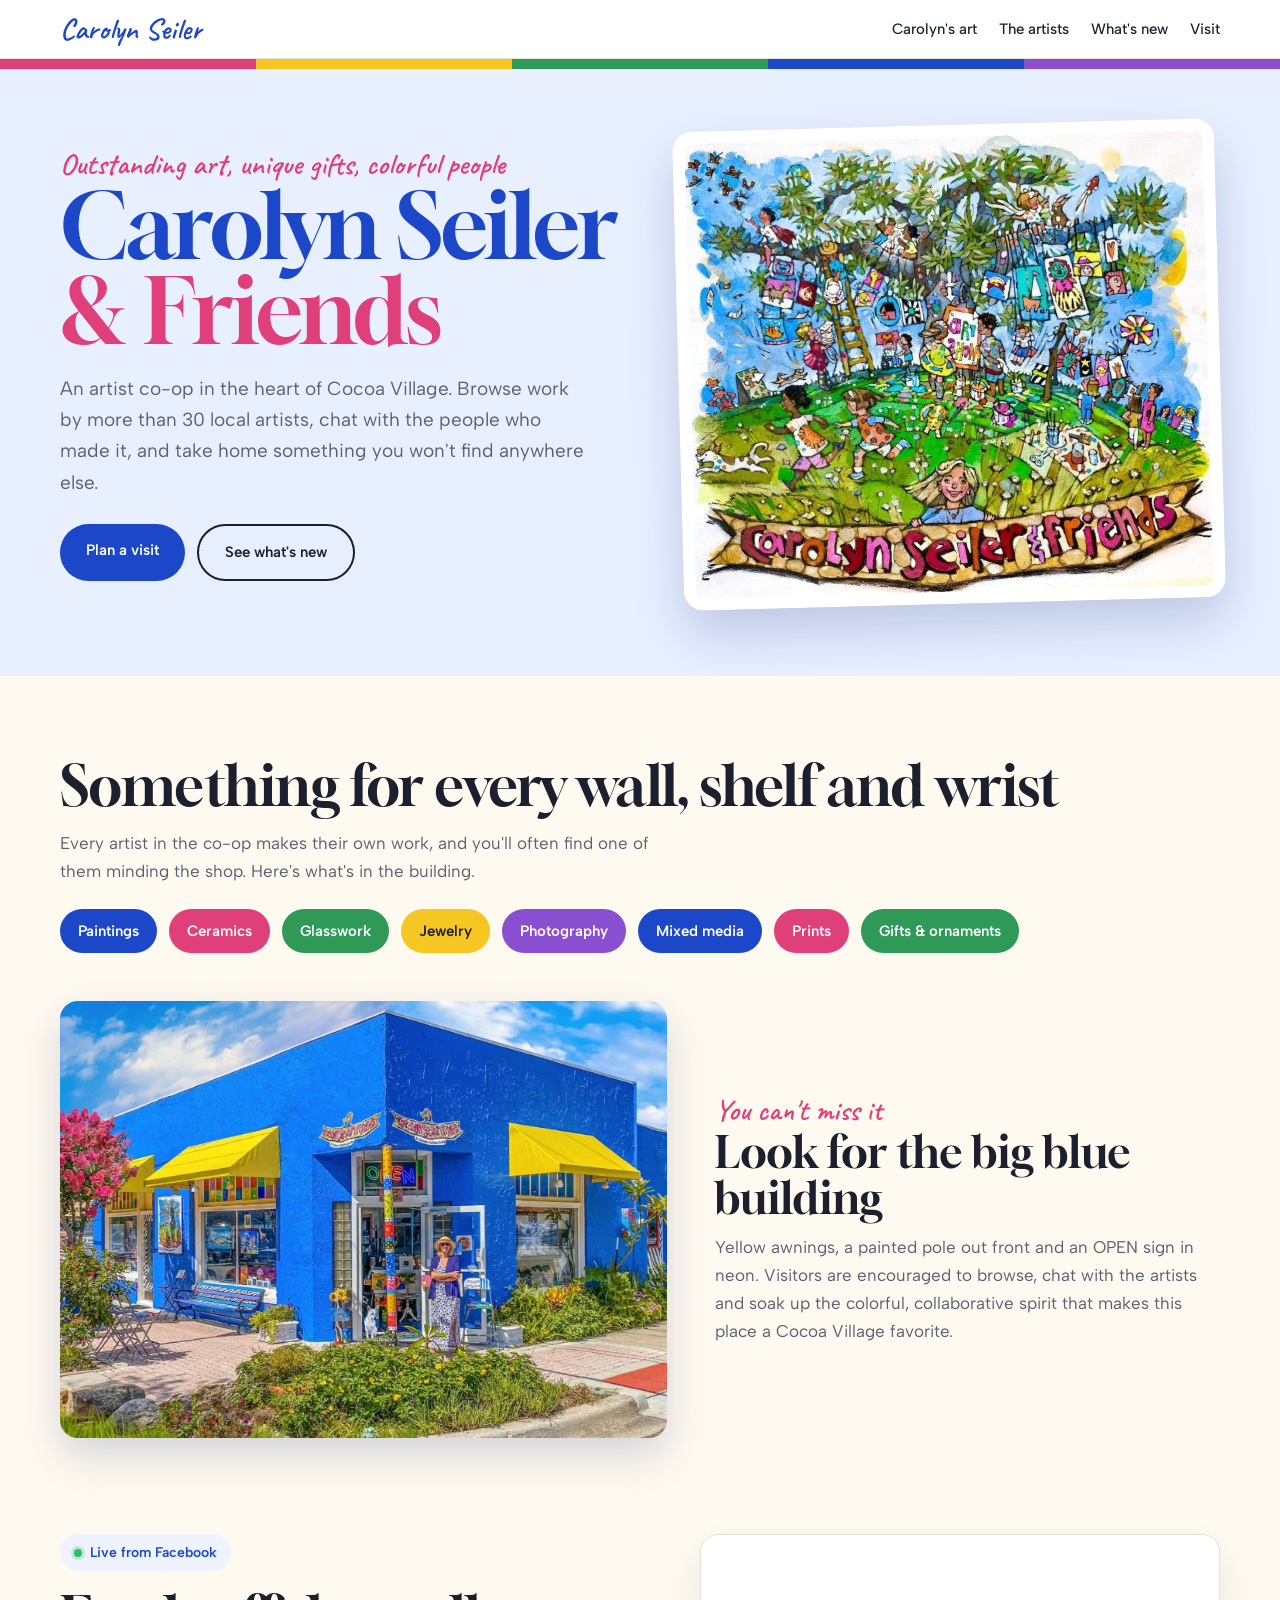
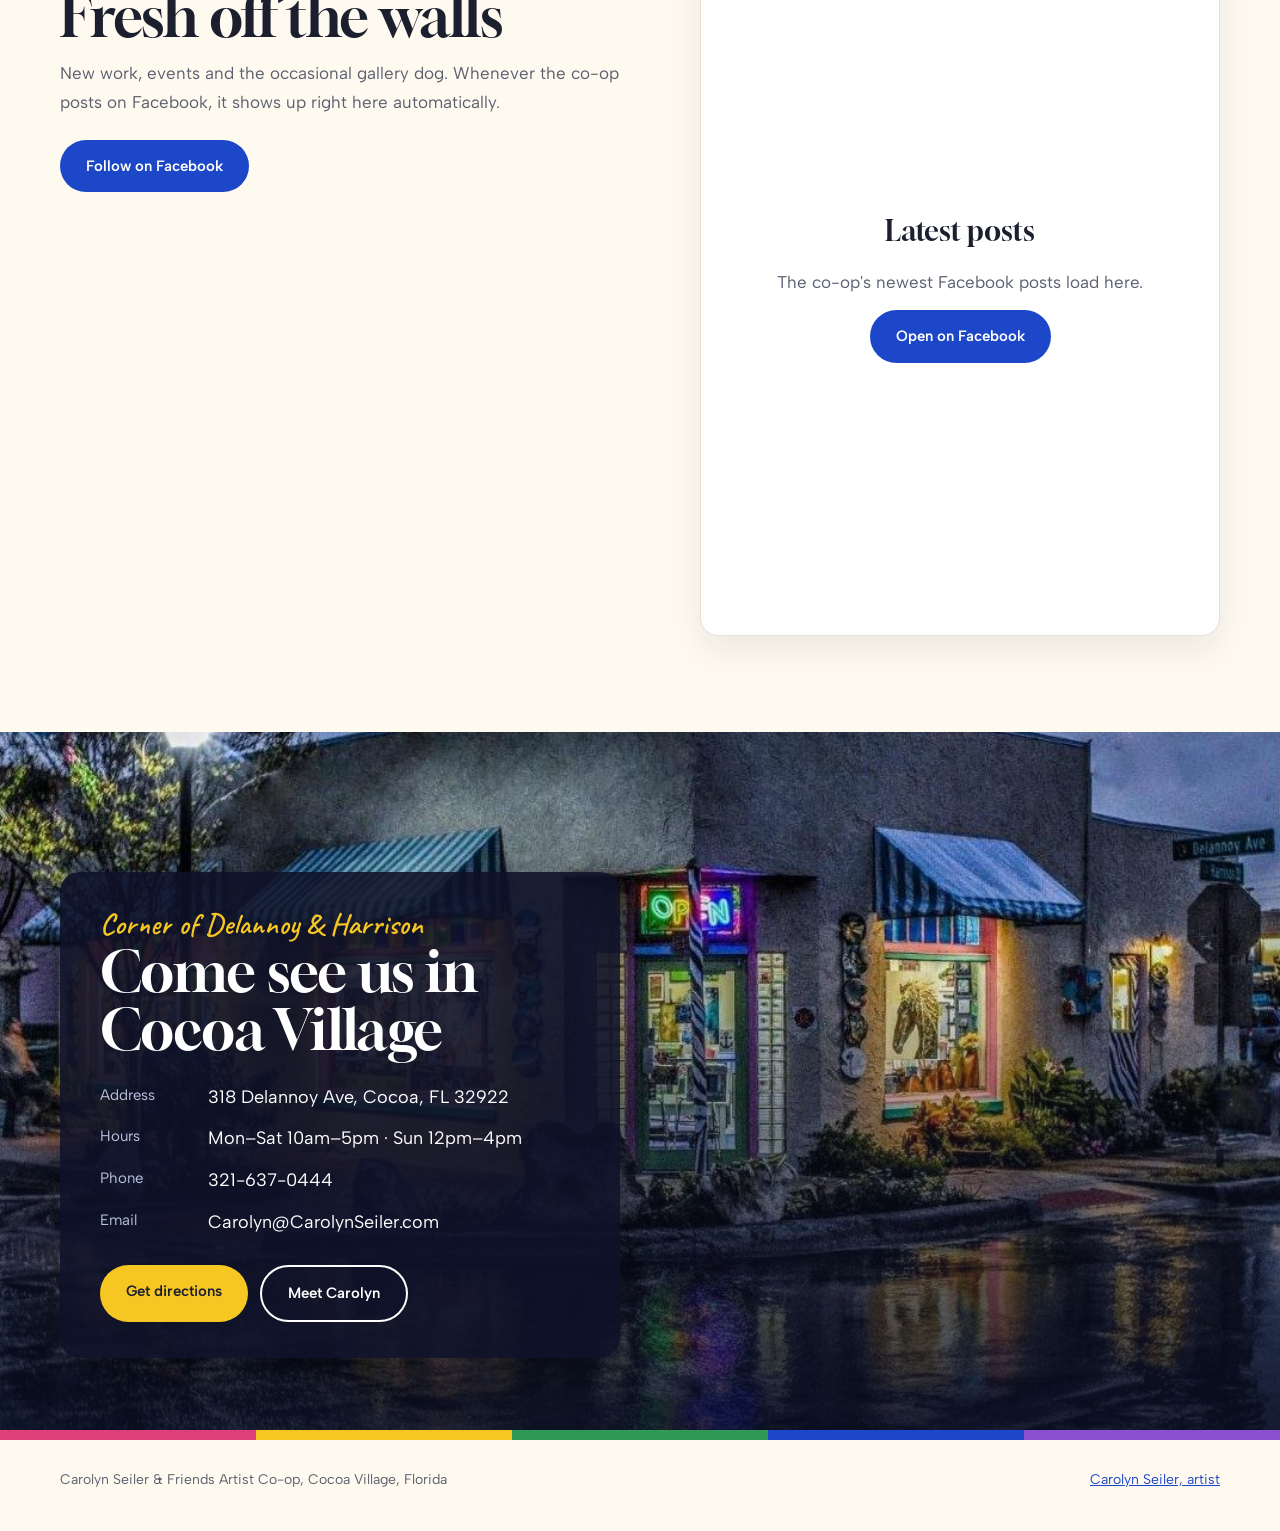
==== coop.html @ 03df0f02 "Add preview of the new site design" ====
<!doctype html>
<html lang="en">
<head>
<meta charset="utf-8">
<meta name="robots" content="noindex">
<meta name="viewport" content="width=device-width, initial-scale=1">
<title>Carolyn Seiler &amp; Friends Artist Co-op • Cocoa Village</title>
<meta name="description" content="Carolyn Seiler &amp; Friends is an artist co-op in Cocoa Village, Florida, with paintings, ceramics, glass, jewelry, photography and mixed media from more than 30 local artists.">
<link rel="preconnect" href="https://fonts.googleapis.com">
<link rel="preconnect" href="https://fonts.gstatic.com" crossorigin>
<link rel="stylesheet" href="https://fonts.googleapis.com/css2?family=Gloock&family=Caveat:wght@500;600&family=Albert+Sans:wght@400;500;600&display=swap">
<link rel="stylesheet" href="style.css">
</head>
<body>

<header class="bar gut">
  <div class="inner">
    <a class="sig" href="index.html">Carolyn Seiler</a>
    <nav aria-label="Main">
      <a href="index.html">Carolyn's art</a>
      <a href="#artists">The artists</a>
      <a href="#latest">What's new</a>
      <a href="#visit">Visit</a>
    </nav>
  </div>
</header>
<div class="stripe" aria-hidden="true"></div>

<main>
  <section class="c-hero gut">
    <div class="inner">
      <div>
        <span class="hand">Outstanding art, unique gifts, colorful people</span>
        <h1>Carolyn Seiler <span>&amp; Friends</span></h1>
        <p>An artist co-op in the heart of Cocoa Village. Browse work by more than 30 local artists, chat with the people who made it, and take home something you won't find anywhere else.</p>
        <div class="actions">
          <a class="btn btn-blue" href="#visit">Plan a visit</a>
          <a class="btn btn-line" href="#latest">See what's new</a>
        </div>
      </div>
      <figure><img src="illustration.jpg" alt="Carolyn's illustration of artists and children making art under a big tree, titled Carolyn Seiler and Friends"></figure>
    </div>
  </section>

  <section class="mediums gut" id="artists">
    <div class="inner">
      <h2 class="sec">Something for every wall, shelf and wrist</h2>
      <p class="lede" style="margin-top:14px">Every artist in the co-op makes their own work, and you'll often find one of them minding the shop. Here's what's in the building.</p>
      <ul class="chips">
        <li>Paintings</li><li>Ceramics</li><li>Glasswork</li><li>Jewelry</li><li>Photography</li><li>Mixed media</li><li>Prints</li><li>Gifts &amp; ornaments</li>
      </ul>
      <div class="building">
        <img src="shop.jpg" alt="The co-op's bright blue building with yellow awnings on Delannoy Avenue" loading="lazy">
        <div>
          <span class="hand">You can't miss it</span>
          <h3 class="sec" style="font-family:var(--display);font-weight:400;font-size:clamp(30px,3.6vw,44px);line-height:1.05">Look for the big blue building</h3>
          <p>Yellow awnings, a painted pole out front and an OPEN sign in neon. Visitors are encouraged to browse, chat with the artists and soak up the colorful, collaborative spirit that makes this place a Cocoa Village favorite.</p>
        </div>
      </div>
    </div>
  </section>

  <section class="feed gut" id="latest">
    <div class="inner">
      <div>
        <span class="live">Live from Facebook</span>
        <h2 class="sec">Fresh off the walls</h2>
        <p class="lede">New work, events and the occasional gallery dog. Whenever the co-op posts on Facebook, it shows up right here automatically.</p>
        <div class="actions" style="margin-top:24px"><a class="btn btn-blue" href="https://www.facebook.com/CarolynSeilersFriends" target="_blank" rel="noopener">Follow on Facebook</a></div>
      </div>
      <div class="fb-frame">
        <div class="fb-fallback"><b>Latest posts</b><span>The co-op's newest Facebook posts load here.</span><a class="btn btn-blue" href="https://www.facebook.com/CarolynSeilersFriends" target="_blank" rel="noopener">Open on Facebook</a></div>
        <iframe title="Carolyn Seiler &amp; Friends on Facebook" loading="lazy" allow="encrypted-media" src="https://www.facebook.com/plugins/page.php?href=https%3A%2F%2Fwww.facebook.com%2FCarolynSeilersFriends&amp;tabs=timeline&amp;width=500&amp;height=700&amp;small_header=true&amp;adapt_container_width=true&amp;hide_cover=false&amp;show_facepile=false"></iframe>
      </div>
    </div>
  </section>

  <section class="night gut" id="visit">
    <img src="night.jpg" alt="The co-op at night, its neon OPEN sign reflected in a rainy street" loading="lazy">
    <div class="inner"><div class="panel">
      <span class="hand" style="color:var(--sun)">Corner of Delannoy &amp; Harrison</span>
      <h2 class="sec">Come see us in Cocoa Village</h2>
      <dl>
        <dt>Address</dt><dd class="sel">318 Delannoy Ave, Cocoa, FL 32922</dd>
        <dt>Hours</dt><dd>Mon–Sat 10am–5pm · Sun 12pm–4pm</dd>
        <dt>Phone</dt><dd class="sel">321-637-0444</dd>
        <dt>Email</dt><dd class="sel">Carolyn@CarolynSeiler.com</dd>
      </dl>
      <div class="actions">
        <a class="btn btn-sun" href="https://www.google.com/maps?q=318+Delannoy+Ave,+Cocoa,+FL+32922" target="_blank" rel="noopener">Get directions</a>
        <a class="btn btn-line" style="border-color:#fff;color:#fff" href="index.html">Meet Carolyn</a>
      </div>
    </div></div>
  </section>
</main>

<div class="stripe" aria-hidden="true"></div>
<footer class="gut">
  <div class="inner">
    <span>Carolyn Seiler &amp; Friends Artist Co-op, Cocoa Village, Florida</span>
    <a href="index.html">Carolyn Seiler, artist</a>
  </div>
</footer>
</body>
</html>
---- style.css ----
/* Carolyn Seiler: bright Florida-shopfront palette taken from the gallery's cobalt walls and yellow awnings. */
:root{
  --cobalt:#1d47c9;
  --cobalt-dk:#14329a;
  --sun:#f6c623;
  --hibiscus:#e0407a;
  --palm:#2f9a57;
  --sky:#e8f0ff;
  --cream:#fffaf0;
  --ink:#1b1f2e;
  --muted:#5b6070;
  --line:#e6e1d6;
  --white:#ffffff;
  --display:"Gloock",Georgia,"Times New Roman",serif;
  --hand:"Caveat","Bradley Hand","Segoe Print",cursive;
  --body:"Albert Sans",-apple-system,"Segoe UI",Helvetica,Arial,sans-serif;
  color-scheme:light;
}
*{box-sizing:border-box}
html{scroll-behavior:smooth}
@media (prefers-reduced-motion:reduce){html{scroll-behavior:auto}}
body{margin:0;background:var(--cream);color:var(--ink);font-family:var(--body);font-size:17px;line-height:1.65;-webkit-font-smoothing:antialiased}
h1,h2,h3,p,figure,dl,dd,ul{margin:0}
ul{padding:0;list-style:none}
img{display:block;max-width:100%}
a{color:inherit}
a:focus-visible{outline:3px solid var(--sun);outline-offset:3px}
.gut{padding-left:max(20px,env(safe-area-inset-left,0px));padding-right:max(20px,env(safe-area-inset-right,0px))}
.inner{max-width:1160px;margin:0 auto}

/* top bar */
.bar{background:var(--white);border-bottom:1px solid var(--line);padding-block:14px}
.bar .inner{display:flex;justify-content:space-between;align-items:center;gap:12px;flex-wrap:wrap}
.sig{font-family:var(--hand);font-weight:600;font-size:30px;line-height:1;color:var(--cobalt);text-decoration:none}
.bar nav{display:flex;gap:22px;flex-wrap:wrap;font-size:15px;font-weight:500}
.bar nav a{text-decoration:none}
.bar nav a:hover{color:var(--hibiscus)}
.bar nav a.coop{color:var(--cobalt);font-weight:600}

/* stripe accent: the shop's stained-glass transom */
.stripe{height:10px;background:linear-gradient(90deg,var(--hibiscus) 0 20%,var(--sun) 20% 40%,var(--palm) 40% 60%,var(--cobalt) 60% 80%,#8a4fd1 80% 100%)}

.btn{display:inline-block;padding:14px 26px;border-radius:999px;font-weight:600;font-size:15px;text-decoration:none;transition:transform .15s,background .2s}
.btn:hover{transform:translateY(-1px)}
.btn-blue{background:var(--cobalt);color:var(--white)}
.btn-blue:hover{background:var(--cobalt-dk)}
.btn-sun{background:var(--sun);color:var(--ink)}
.btn-line{border:2px solid var(--ink);color:var(--ink)}
.actions{display:flex;flex-wrap:wrap;gap:12px}

h2.sec{font-family:var(--display);font-weight:400;font-size:clamp(34px,4.6vw,56px);line-height:1.04;letter-spacing:-.01em;text-wrap:balance}
.hand{font-family:var(--hand);font-weight:600;color:var(--hibiscus);font-size:clamp(24px,2.6vw,30px);line-height:1.1}
.lede{color:var(--muted);max-width:56ch}

/* artist hero */
.a-hero{background:var(--cobalt);color:var(--white)}
.a-hero .inner{display:grid;grid-template-columns:1fr 1.15fr;gap:48px;align-items:center;padding-block:64px 72px}
.a-hero h1{font-family:var(--display);font-weight:400;font-size:clamp(60px,9vw,124px);line-height:.9;letter-spacing:-.02em}
.a-hero .hand{color:var(--sun);margin-bottom:12px;display:block}
.a-hero p{margin-top:22px;max-width:40ch;font-size:clamp(17px,1.8vw,19px);color:#dfe7ff}
.a-hero .actions{margin-top:28px}
.a-hero figure{position:relative}
.a-hero figure img{width:100%;border-radius:18px;box-shadow:0 30px 60px rgba(5,15,60,.35);transform:rotate(1.2deg)}
.a-hero figcaption{position:absolute;left:-14px;bottom:22px;background:var(--sun);color:var(--ink);font-weight:600;font-size:14px;padding:8px 14px;border-radius:999px;transform:rotate(-2deg)}
@media (max-width:860px){.a-hero .inner{grid-template-columns:1fr;gap:36px;padding-block:44px 56px}.a-hero figcaption{left:10px}}

/* about */
.about{padding-block:96px}
.about .inner{display:grid;grid-template-columns:.85fr 1.15fr;gap:64px;align-items:start}
.about .copy p{color:var(--ink);margin-bottom:18px;max-width:60ch}
.about .copy p:last-child{margin-bottom:0}
.facts{display:grid;gap:14px;margin-top:28px}
.facts li{display:flex;gap:14px;align-items:baseline;border-top:1px solid var(--line);padding-top:12px;font-size:16px}
.facts b{min-width:110px;color:var(--cobalt);font-weight:600}
@media (max-width:860px){.about .inner{grid-template-columns:1fr;gap:28px}.about{padding-block:64px}}

/* gallery: salon-style hang */
.gallery{background:var(--white);padding-block:96px;border-top:1px solid var(--line);border-bottom:1px solid var(--line)}
.g-head{display:flex;justify-content:space-between;align-items:end;gap:20px;flex-wrap:wrap;margin-bottom:36px}
.wall{columns:3 280px;column-gap:22px}
.piece{break-inside:avoid;margin-bottom:22px;background:var(--white);padding:10px;border:1px solid var(--line);box-shadow:0 10px 24px rgba(20,25,50,.08)}
.piece:nth-child(3n+1){transform:rotate(-.6deg)}
.piece:nth-child(3n+2){transform:rotate(.5deg)}
.piece img{width:100%}
.piece figcaption{font-family:var(--hand);font-size:22px;font-weight:500;color:var(--muted);padding:8px 4px 0}
.g-note{margin-top:24px;color:var(--muted)}
@media (max-width:860px){.gallery{padding-block:64px}}

/* co-op invitation */
.invite{padding-block:96px}
.invite .card{display:grid;grid-template-columns:1fr 1fr;border-radius:26px;overflow:hidden;background:var(--sun)}
.invite .card img{width:100%;height:100%;object-fit:cover;min-height:340px}
.invite .text{padding:48px clamp(24px,4vw,56px);display:flex;flex-direction:column;justify-content:center;gap:16px}
.invite .hand{color:var(--cobalt)}
@media (max-width:860px){.invite .card{grid-template-columns:1fr}.invite .card img{min-height:240px}.invite{padding-block:64px}}

/* visit */
.visit{background:var(--ink);color:var(--white);padding-block:88px}
.visit .inner{display:grid;grid-template-columns:1.1fr 1fr;gap:48px;align-items:center}
.visit h2.sec{color:var(--white)}
.visit dl{display:grid;grid-template-columns:90px minmax(0,1fr);gap:14px 18px;margin-top:28px}
.visit dt{color:#9aa3bd;font-size:15px}
.visit dd{font-size:18px}
.sel{user-select:all;-webkit-user-select:all}
.visit .actions{margin-top:30px}
.visit figure img{width:100%;border-radius:18px}
@media (max-width:860px){.visit .inner{grid-template-columns:1fr}.visit{padding-block:64px}}

footer{padding-block:28px 40px;font-size:14px;color:var(--muted)}
footer .inner{display:flex;flex-wrap:wrap;justify-content:space-between;gap:10px}
footer a{color:var(--cobalt)}

/* ---------- co-op page ---------- */
.c-hero{background:var(--sky);padding-block:56px 72px;overflow:hidden}
.c-hero .inner{display:grid;grid-template-columns:1.05fr 1fr;gap:48px;align-items:center}
.c-hero h1{font-family:var(--display);font-weight:400;font-size:clamp(48px,7vw,96px);line-height:.95;letter-spacing:-.02em;color:var(--cobalt)}
.c-hero h1 span{display:block;color:var(--hibiscus)}
.c-hero p{margin-top:20px;max-width:44ch;font-size:clamp(17px,1.8vw,19px);color:var(--muted)}
.c-hero .actions{margin-top:26px}
.c-hero figure img{width:100%;border-radius:20px;box-shadow:0 24px 50px rgba(20,40,120,.2);transform:rotate(-1.5deg);background:var(--white);padding:12px}
@media (max-width:860px){.c-hero .inner{grid-template-columns:1fr}}

.mediums{padding-block:80px 40px}
.chips{display:flex;flex-wrap:wrap;gap:12px;margin-top:24px}
.chips li{padding:10px 18px;border-radius:999px;font-weight:600;font-size:15px;color:var(--white)}
.chips li:nth-child(5n+1){background:var(--cobalt)}
.chips li:nth-child(5n+2){background:var(--hibiscus)}
.chips li:nth-child(5n+3){background:var(--palm)}
.chips li:nth-child(5n+4){background:var(--sun);color:var(--ink)}
.chips li:nth-child(5n+5){background:#8a4fd1}

.feed{padding-block:56px 96px}
.feed .inner{display:grid;grid-template-columns:1fr minmax(0,520px);gap:56px;align-items:start}
.feed .live{display:inline-flex;align-items:center;gap:8px;background:#eef3ff;color:var(--cobalt);border-radius:999px;padding:7px 14px;font-weight:600;font-size:14px;margin-bottom:16px}
.feed .live::before{content:"";width:8px;height:8px;border-radius:50%;background:#2fbf6b;box-shadow:0 0 0 3px rgba(47,191,107,.25)}
.feed .lede{margin-top:14px}
.fb-frame{position:relative;background:var(--white);border:1px solid var(--line);border-radius:18px;overflow:hidden;min-height:700px;box-shadow:0 14px 34px rgba(20,25,50,.08)}
.fb-frame iframe{position:relative;z-index:2;display:block;width:100%;height:700px;border:0}
.fb-fallback{position:absolute;inset:0;display:flex;flex-direction:column;align-items:center;justify-content:center;gap:14px;text-align:center;padding:32px;color:var(--muted)}
.fb-fallback b{font-family:var(--display);font-weight:400;font-size:28px;color:var(--ink)}
@media (max-width:900px){.feed .inner{grid-template-columns:1fr}.fb-frame{min-height:620px}.fb-frame iframe{height:620px}}

.night{position:relative;color:var(--white);padding-block:140px 72px;background:var(--ink)}
.night > img{position:absolute;inset:0;width:100%;height:100%;object-fit:cover}
.night::after{content:"";position:absolute;inset:0;background:linear-gradient(180deg,rgba(10,15,35,0) 30%,rgba(10,15,35,.85) 100%)}
.night .inner{position:relative;z-index:2}
.night .panel{max-width:560px;background:rgba(14,18,40,.88);border-radius:20px;padding:36px clamp(22px,4vw,40px);box-shadow:0 20px 50px rgba(0,0,0,.35)}

.building{display:grid;grid-template-columns:1.2fr 1fr;gap:48px;align-items:center;margin-top:48px}
.building img{width:100%;border-radius:18px;box-shadow:0 18px 40px rgba(20,40,120,.18)}
.building p{color:var(--muted);max-width:44ch;margin-top:12px}
@media (max-width:860px){.building{grid-template-columns:1fr;gap:24px}}
.night h2.sec{color:var(--white);max-width:16ch}
.night dl{display:grid;grid-template-columns:90px minmax(0,1fr);gap:12px 18px;margin-top:24px;max-width:520px}
.night dt{color:#b9c3e0;font-size:15px}
.night dd{font-size:18px}
.night .actions{margin-top:28px}
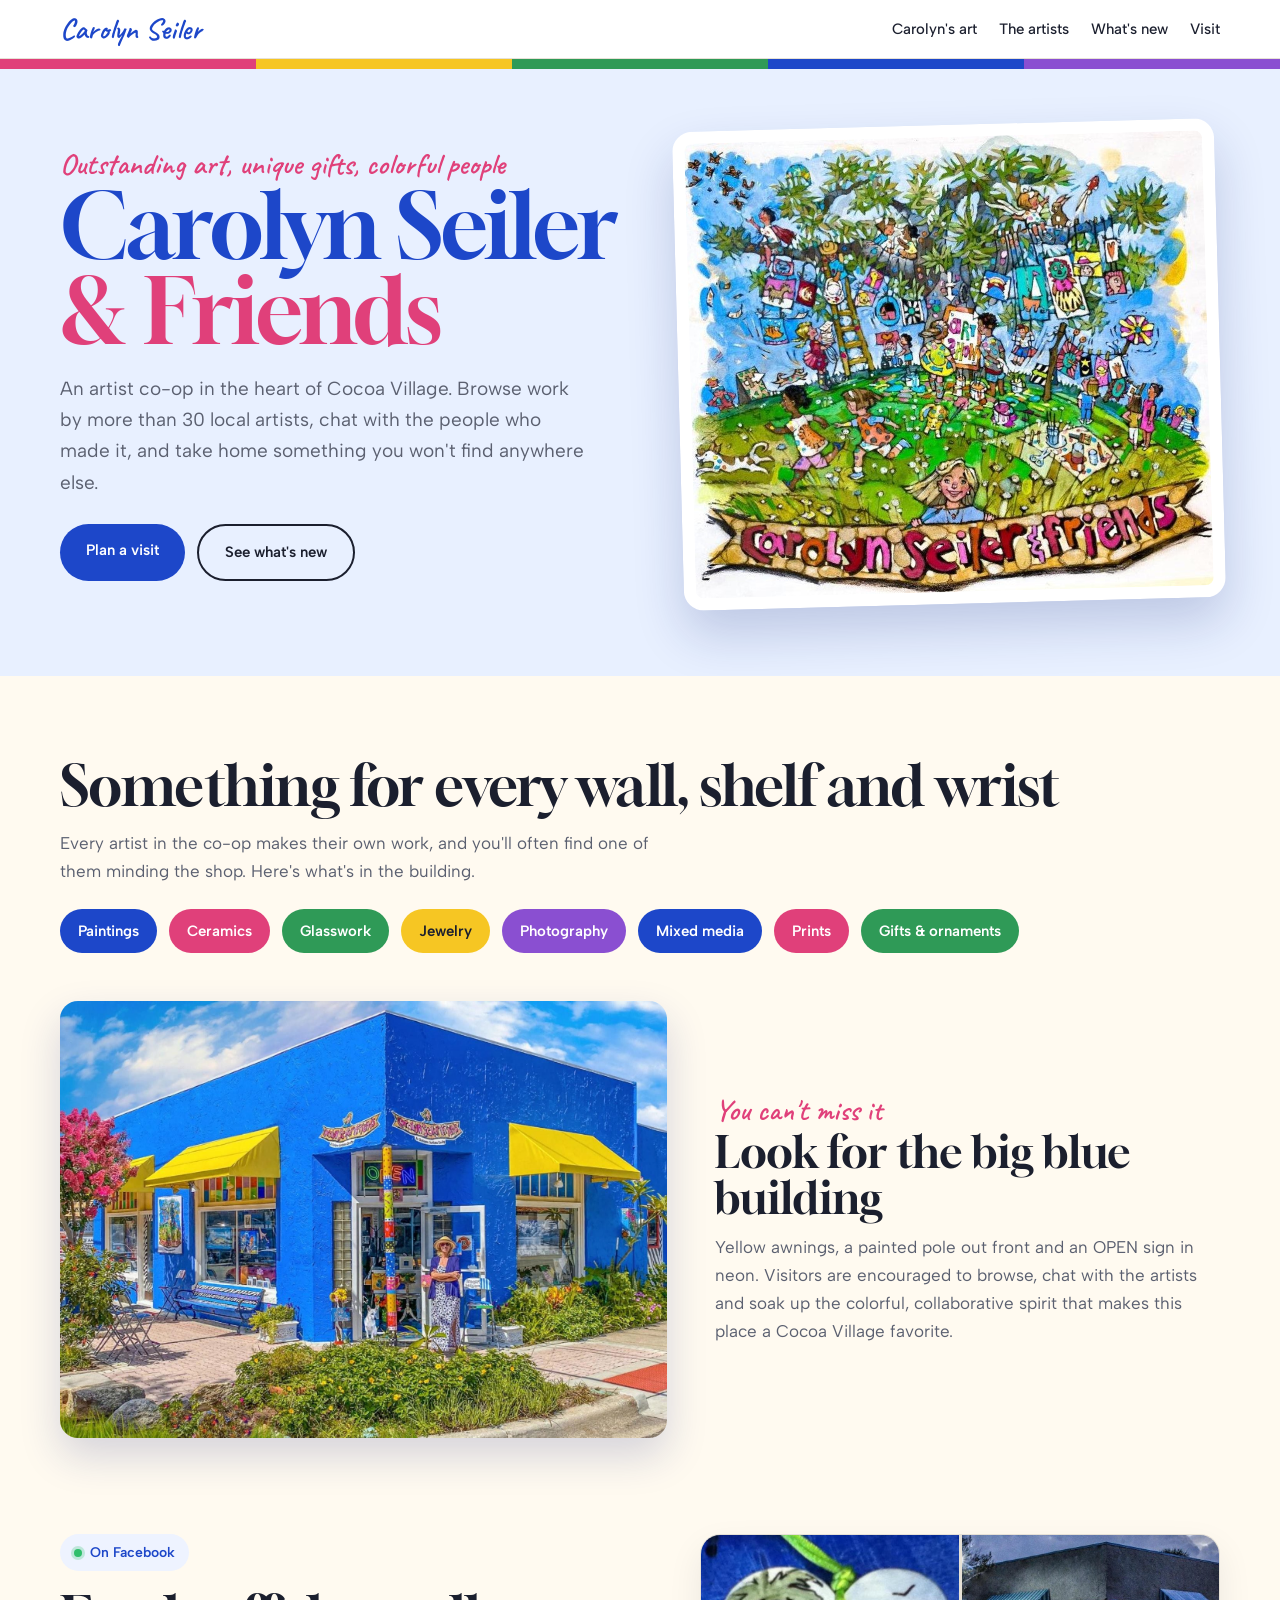
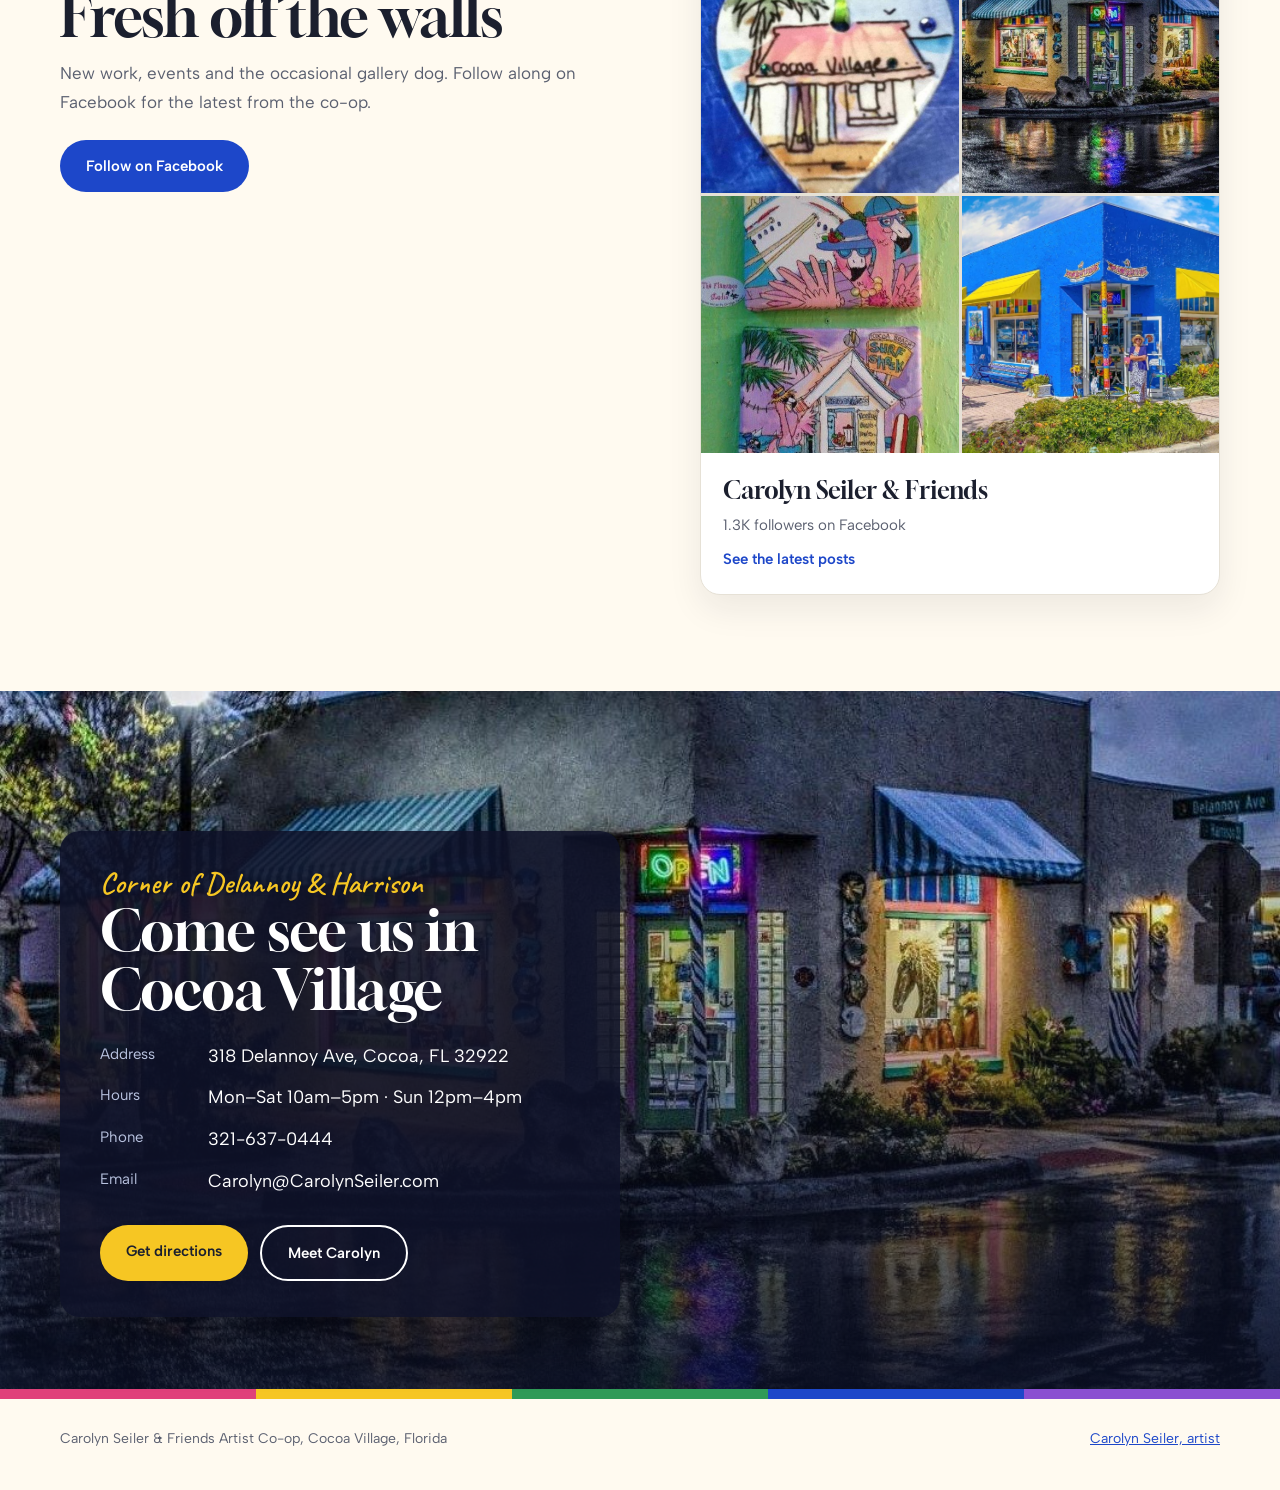
==== commit e89eb544: "Replace Facebook widget with follow card" ====
--- a/coop.html
+++ b/coop.html
@@ -63,15 +63,20 @@
   <section class="feed gut" id="latest">
     <div class="inner">
       <div>
-        <span class="live">Live from Facebook</span>
+        <span class="live">On Facebook</span>
         <h2 class="sec">Fresh off the walls</h2>
-        <p class="lede">New work, events and the occasional gallery dog. Whenever the co-op posts on Facebook, it shows up right here automatically.</p>
+        <p class="lede">New work, events and the occasional gallery dog. Follow along on Facebook for the latest from the co-op.</p>
         <div class="actions" style="margin-top:24px"><a class="btn btn-blue" href="https://www.facebook.com/CarolynSeilersFriends" target="_blank" rel="noopener">Follow on Facebook</a></div>
       </div>
-      <div class="fb-frame">
-        <div class="fb-fallback"><b>Latest posts</b><span>The co-op's newest Facebook posts load here.</span><a class="btn btn-blue" href="https://www.facebook.com/CarolynSeilersFriends" target="_blank" rel="noopener">Open on Facebook</a></div>
-        <iframe title="Carolyn Seiler &amp; Friends on Facebook" loading="lazy" allow="encrypted-media" src="https://www.facebook.com/plugins/page.php?href=https%3A%2F%2Fwww.facebook.com%2FCarolynSeilersFriends&amp;tabs=timeline&amp;width=500&amp;height=700&amp;small_header=true&amp;adapt_container_width=true&amp;hide_cover=false&amp;show_facepile=false"></iframe>
-      </div>
+      <a class="fb-card" href="https://www.facebook.com/CarolynSeilersFriends" target="_blank" rel="noopener">
+        <div class="fb-grid">
+          <img src="heart.jpg" alt="Hand-painted Cocoa Village heart ornament" loading="lazy">
+          <img src="night.jpg" alt="The gallery lit up at night" loading="lazy">
+          <img src="flamingo.jpg" alt="Painted flamingo tiles" loading="lazy">
+          <img src="shop.jpg" alt="The blue gallery building on a sunny day" loading="lazy">
+        </div>
+        <div class="fb-meta"><b>Carolyn Seiler &amp; Friends</b><span>1.3K followers on Facebook</span><span class="fb-go">See the latest posts</span></div>
+      </a>
     </div>
   </section>
 
--- a/style.css
+++ b/style.css
@@ -139,6 +139,14 @@
 .fb-fallback{position:absolute;inset:0;display:flex;flex-direction:column;align-items:center;justify-content:center;gap:14px;text-align:center;padding:32px;color:var(--muted)}
 .fb-fallback b{font-family:var(--display);font-weight:400;font-size:28px;color:var(--ink)}
 @media (max-width:900px){.feed .inner{grid-template-columns:1fr}.fb-frame{min-height:620px}.fb-frame iframe{height:620px}}
+.fb-card{display:block;background:var(--white);border:1px solid var(--line);border-radius:20px;overflow:hidden;text-decoration:none;color:var(--ink);box-shadow:0 14px 34px rgba(20,25,50,.08);transition:transform .2s}
+.fb-card:hover{transform:translateY(-3px)}
+.fb-grid{display:grid;grid-template-columns:1fr 1fr;gap:3px;background:var(--line)}
+.fb-grid img{width:100%;aspect-ratio:1/1;object-fit:cover}
+.fb-meta{display:grid;gap:2px;padding:18px 22px 22px}
+.fb-meta b{font-family:var(--display);font-weight:400;font-size:24px}
+.fb-meta span{color:var(--muted);font-size:15px}
+.fb-meta .fb-go{color:var(--cobalt);font-weight:600;margin-top:8px}
 
 .night{position:relative;color:var(--white);padding-block:140px 72px;background:var(--ink)}
 .night > img{position:absolute;inset:0;width:100%;height:100%;object-fit:cover}
